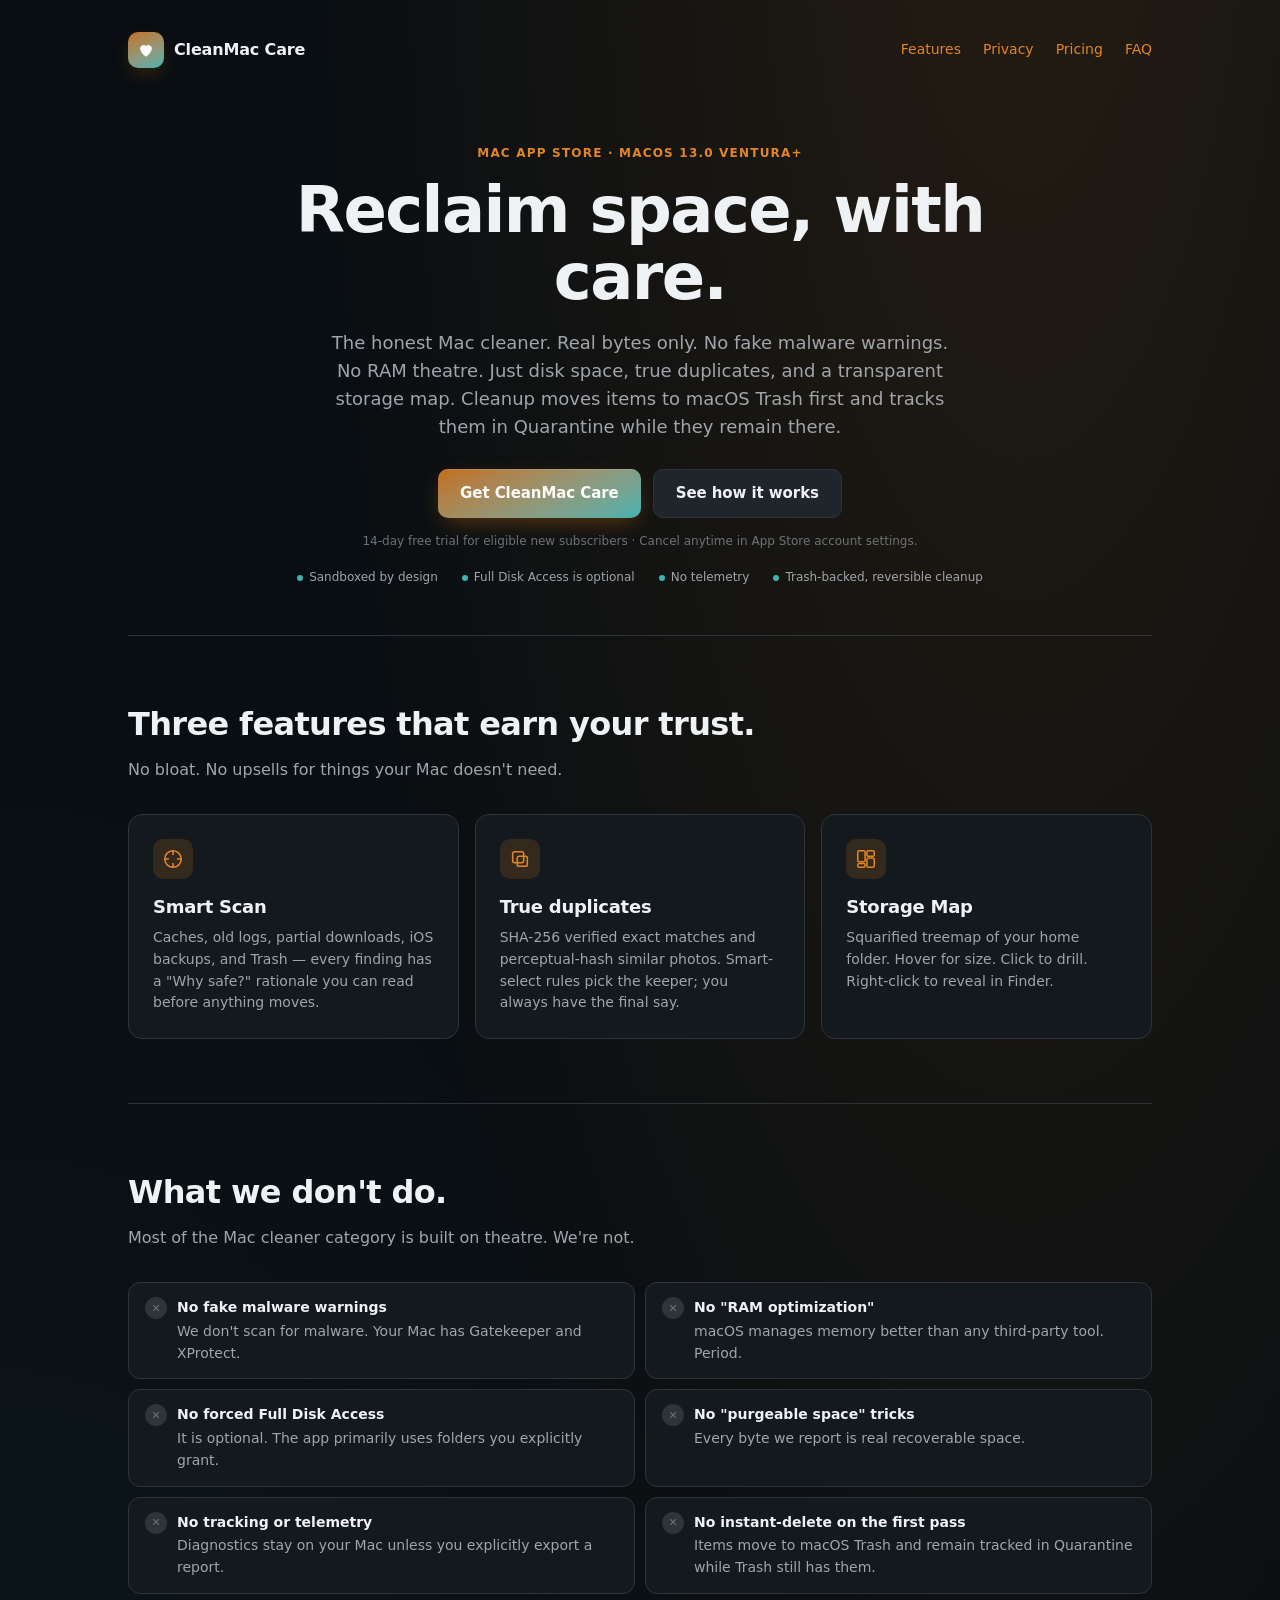
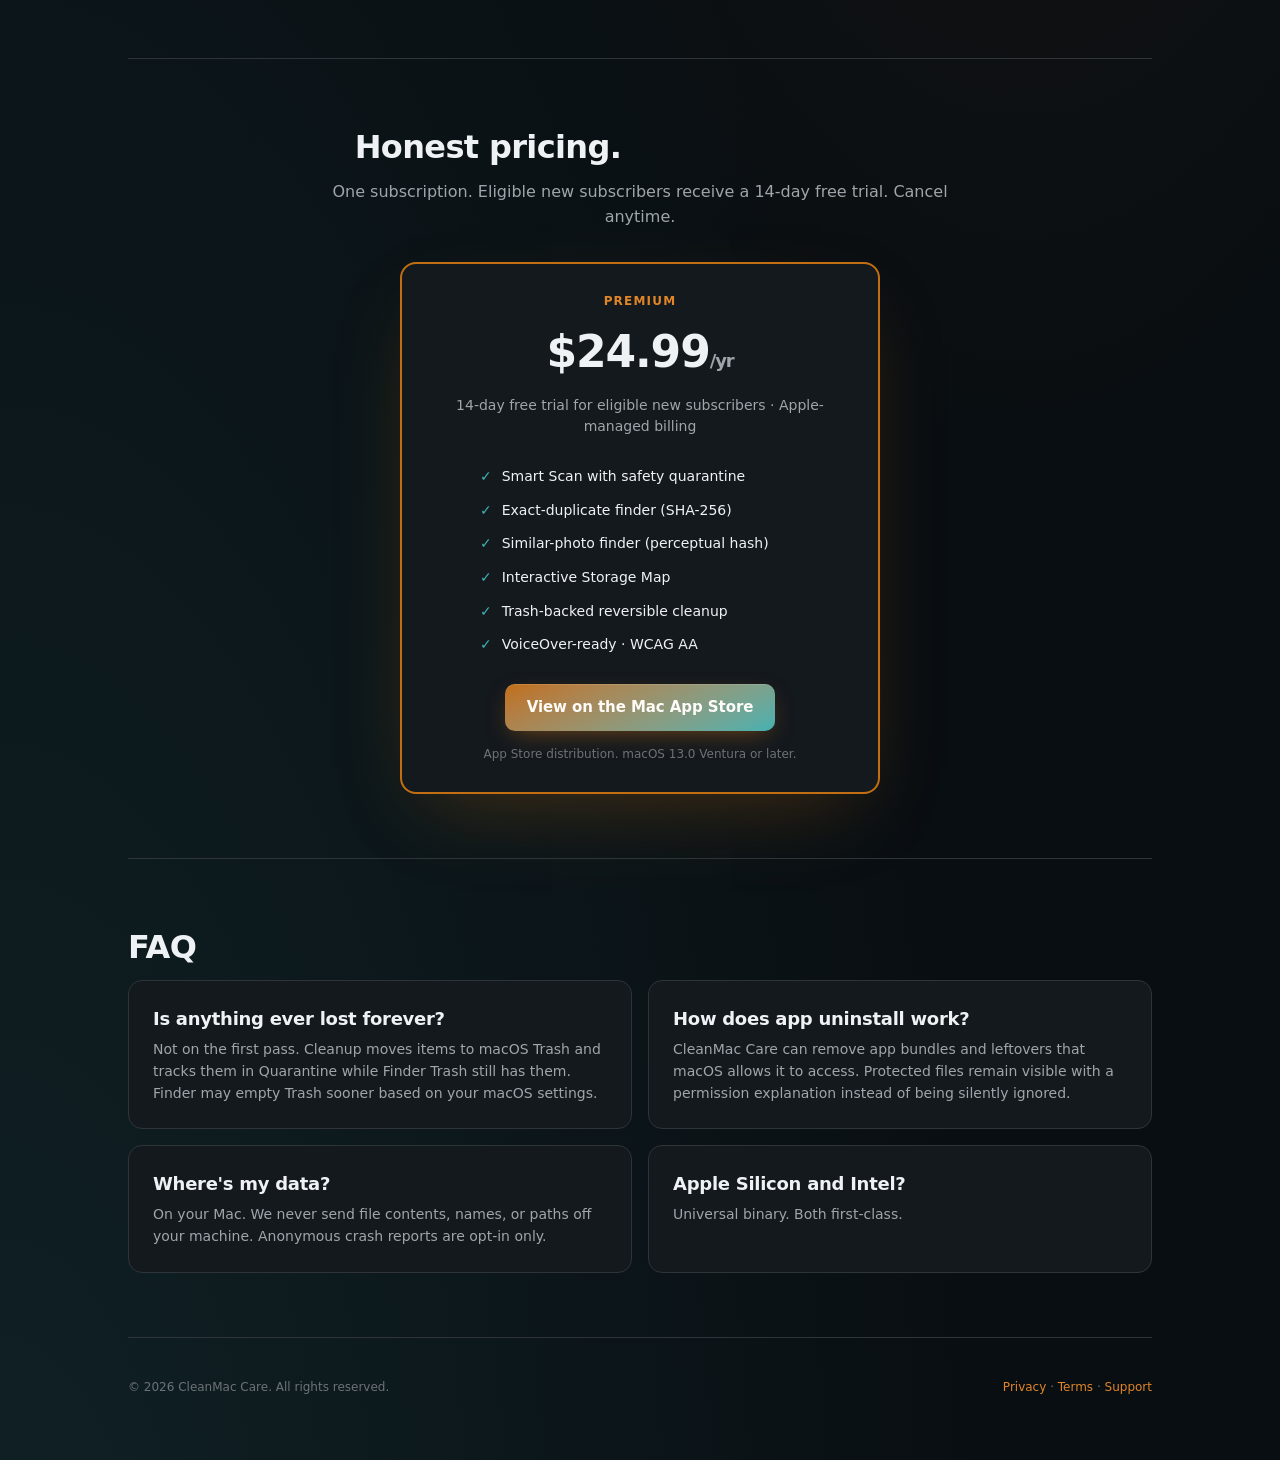
==== index.html @ 1b5f56f5 "Publish CleanMac Care support and legal site" ====
<!DOCTYPE html>
<html lang="en">
<head>
<meta charset="UTF-8" />
<meta name="viewport" content="width=device-width, initial-scale=1" />
<title>CleanMac Care — Reclaim space, with care.</title>
<meta name="description" content="A safety-first Mac cleaner. No FUD. No fake malware. Just real disk space, real duplicates, and a transparent storage map. macOS 13.0+." />
<style>
  :root {
    --accent:    oklch(0.62 0.14 60);
    --accent-hi: oklch(0.70 0.15 60);
    --teal:      oklch(0.70 0.10 195);
    --bg:        oklch(0.16 0.012 250);
    --bg-2:      oklch(0.21 0.012 250);
    --bg-3:      oklch(0.26 0.013 250);
    --text:      oklch(0.96 0.005 250);
    --muted:     oklch(0.72 0.010 250);
    --subtle:    oklch(0.55 0.010 250);
    --border:    oklch(0.32 0.014 250);
    --font: -apple-system, BlinkMacSystemFont, "SF Pro Display", "SF Pro Text", "Helvetica Neue", system-ui, sans-serif;
  }
  *,*::before,*::after { box-sizing: border-box; }
  html, body { margin: 0; padding: 0; }
  body {
    font-family: var(--font);
    color: var(--text);
    background:
      radial-gradient(ellipse at 80% -10%, oklch(0.62 0.14 60 / .15), transparent 50%),
      radial-gradient(ellipse at 0% 110%, oklch(0.70 0.10 195 / .12), transparent 55%),
      var(--bg);
    line-height: 1.55;
    -webkit-font-smoothing: antialiased;
    -moz-osx-font-smoothing: grayscale;
  }
  a { color: var(--accent-hi); text-decoration: none; }
  a:hover { text-decoration: underline; }

  .wrap { max-width: 1080px; margin: 0 auto; padding: 32px 28px; }

  /* Nav */
  nav.top {
    display: flex; align-items: center; gap: 14px;
    padding-bottom: 12px;
  }
  nav.top .brand {
    display: flex; align-items: center; gap: 10px;
    font-weight: 700; letter-spacing: -.01em;
  }
  nav.top .brand .icon {
    width: 36px; height: 36px;
    border-radius: 10px;
    background: linear-gradient(155deg, var(--accent), var(--teal));
    display: grid; place-items: center;
    box-shadow: 0 8px 22px -8px oklch(0.62 0.14 60 / .55);
  }
  nav.top .links { margin-left: auto; display: flex; gap: 22px; font-size: 14px; color: var(--muted); }

  /* Hero */
  .hero {
    padding: 64px 0 48px;
    text-align: center;
  }
  .eyebrow {
    font-size: 12px; font-weight: 700; letter-spacing: 0.10em;
    color: var(--accent-hi); text-transform: uppercase;
  }
  .hero h1 {
    font-size: clamp(40px, 6vw, 64px);
    line-height: 1.05; letter-spacing: -.025em;
    margin: 14px auto 18px;
    max-width: 780px;
    font-weight: 800;
  }
  .hero p.lede {
    font-size: 18px; color: var(--muted);
    max-width: 640px; margin: 0 auto 28px;
  }
  .cta-row { display: flex; justify-content: center; gap: 12px; flex-wrap: wrap; }
  .btn {
    display: inline-flex; align-items: center; gap: 8px;
    padding: 12px 22px;
    border-radius: 10px;
    font-size: 15px; font-weight: 600; letter-spacing: -.005em;
    border: none; cursor: pointer;
    transition: transform .08s, filter .12s;
  }
  .btn:hover { filter: brightness(1.05); }
  .btn:active { transform: translateY(.5px); }
  .btn.primary {
    background: linear-gradient(155deg, var(--accent), var(--teal));
    color: oklch(0.99 0.005 60);
    box-shadow: inset 0 .5px 0 rgba(255,255,255,.25), 0 8px 24px -8px oklch(0.62 0.14 60 / .55);
  }
  .btn.secondary {
    background: var(--bg-3); color: var(--text);
    border: 1px solid var(--border);
  }
  .meta { font-size: 12px; color: var(--subtle); margin-top: 14px; }

  /* Trust bar */
  .trust {
    display: flex; justify-content: center; flex-wrap: wrap; gap: 24px;
    padding: 18px 0 0;
    font-size: 12px; color: var(--muted);
  }
  .trust span { display: inline-flex; align-items: center; gap: 6px; }
  .trust .dot {
    width: 6px; height: 6px; border-radius: 50%;
    background: var(--teal);
  }

  /* Sections */
  section.block {
    padding: 64px 0;
    border-top: 1px solid var(--border);
  }
  .h2 {
    font-size: 32px; letter-spacing: -.02em; font-weight: 800;
    margin: 0 0 8px; max-width: 720px;
  }
  .sub {
    font-size: 16px; color: var(--muted); margin: 0 0 32px; max-width: 640px;
  }

  /* Feature grid */
  .grid-3 {
    display: grid;
    grid-template-columns: repeat(3, minmax(0, 1fr));
    gap: 16px;
  }
  @media (max-width: 720px) { .grid-3 { grid-template-columns: 1fr; } }
  .card {
    background: var(--bg-2);
    border: 1px solid var(--border);
    border-radius: 14px;
    padding: 24px;
  }
  .card .icon-pill {
    width: 40px; height: 40px;
    border-radius: 10px;
    background: oklch(0.62 0.14 60 / .18);
    display: grid; place-items: center;
    color: var(--accent-hi);
    margin-bottom: 14px;
    font-size: 20px;
  }
  .card h3 { margin: 0 0 6px; font-size: 18px; letter-spacing: -.015em; }
  .card p  { margin: 0; color: var(--muted); font-size: 14px; }

  /* What we don't do */
  .not-list {
    display: grid; gap: 10px;
    grid-template-columns: repeat(2, 1fr);
  }
  @media (max-width: 720px) { .not-list { grid-template-columns: 1fr; } }
  .not-row {
    display: flex; align-items: flex-start; gap: 10px;
    padding: 14px 16px;
    background: var(--bg-2);
    border: 1px solid var(--border);
    border-radius: 12px;
    font-size: 14px; color: var(--muted);
  }
  .not-row .x {
    flex-shrink: 0;
    width: 22px; height: 22px; border-radius: 50%;
    background: oklch(0.32 0.014 250);
    color: var(--subtle);
    display: grid; place-items: center;
    font-size: 11px; font-weight: bold;
  }
  .not-row strong { color: var(--text); display: block; margin-bottom: 2px; }

  /* Pricing */
  .price-card {
    max-width: 480px; margin: 0 auto;
    background: var(--bg-2);
    border: 2px solid var(--accent);
    border-radius: 16px;
    padding: 28px;
    text-align: center;
    box-shadow: 0 30px 80px -30px oklch(0.62 0.14 60 / .35);
  }
  .price-card .price {
    font-size: 44px; font-weight: 800; letter-spacing: -.025em;
    margin: 8px 0;
  }
  .price-card .per { color: var(--muted); font-size: 14px; }
  .price-card ul {
    text-align: left; padding: 0 0 0 0;
    margin: 22px auto 22px;
    list-style: none;
    max-width: 320px;
  }
  .price-card li {
    padding: 6px 0; color: var(--text); font-size: 14px;
    display: flex; gap: 10px; align-items: flex-start;
  }
  .price-card li::before {
    content: "✓"; color: var(--teal); font-weight: 700; flex-shrink: 0;
  }

  /* Footer */
  footer {
    padding: 40px 0 32px;
    border-top: 1px solid var(--border);
    color: var(--subtle); font-size: 12px;
  }
  footer .row {
    display: flex; justify-content: space-between; flex-wrap: wrap; gap: 14px;
  }
</style>
</head>
<body>

<div class="wrap">
  <nav class="top">
    <div class="brand">
      <div class="icon">
        <svg width="20" height="20" viewBox="0 0 24 24" fill="white" aria-hidden="true">
          <path d="M12 20s-7-4.5-7-10a4 4 0 0 1 7-2.6A4 4 0 0 1 19 10c0 5.5-7 10-7 10z"/>
        </svg>
      </div>
      CleanMac Care
    </div>
    <div class="links">
      <a href="#features">Features</a>
      <a href="#privacy">Privacy</a>
      <a href="#pricing">Pricing</a>
      <a href="#faq">FAQ</a>
    </div>
  </nav>

  <header class="hero">
    <div class="eyebrow">Mac App Store · macOS 13.0 Ventura+</div>
    <h1>Reclaim space, with care.</h1>
    <p class="lede">
      The honest Mac cleaner. Real bytes only. No fake malware warnings.
      No RAM theatre. Just disk space, true duplicates, and a transparent
      storage map. Cleanup moves items to macOS Trash first and tracks them
      in Quarantine while they remain there.
    </p>
    <div class="cta-row">
      <a class="btn primary" href="#pricing">
        Get CleanMac Care
      </a>
      <a class="btn secondary" href="#features">See how it works</a>
    </div>
    <div class="meta">14-day free trial for eligible new subscribers · Cancel anytime in App Store account settings.</div>

    <div class="trust">
      <span><span class="dot"></span>Sandboxed by design</span>
      <span><span class="dot"></span>Full Disk Access is optional</span>
      <span><span class="dot"></span>No telemetry</span>
      <span><span class="dot"></span>Trash-backed, reversible cleanup</span>
    </div>
  </header>

  <section id="features" class="block">
    <h2 class="h2">Three features that earn your trust.</h2>
    <p class="sub">No bloat. No upsells for things your Mac doesn't need.</p>
    <div class="grid-3">
      <div class="card">
        <div class="icon-pill" aria-hidden="true">
          <svg width="22" height="22" viewBox="0 0 24 24" fill="none" stroke="currentColor" stroke-width="1.7" stroke-linecap="round" stroke-linejoin="round"><circle cx="12" cy="12" r="9"/><path d="M3 12h4M17 12h4M12 3v4M12 17v4"/></svg>
        </div>
        <h3>Smart Scan</h3>
        <p>Caches, old logs, partial downloads, iOS backups, and Trash — every finding has a "Why safe?" rationale you can read before anything moves.</p>
      </div>
      <div class="card">
        <div class="icon-pill" aria-hidden="true">
          <svg width="22" height="22" viewBox="0 0 24 24" fill="none" stroke="currentColor" stroke-width="1.7" stroke-linecap="round" stroke-linejoin="round"><rect x="4" y="4" width="12" height="12" rx="2"/><rect x="9" y="9" width="11" height="11" rx="2"/></svg>
        </div>
        <h3>True duplicates</h3>
        <p>SHA-256 verified exact matches and perceptual-hash similar photos. Smart-select rules pick the keeper; you always have the final say.</p>
      </div>
      <div class="card">
        <div class="icon-pill" aria-hidden="true">
          <svg width="22" height="22" viewBox="0 0 24 24" fill="none" stroke="currentColor" stroke-width="1.7" stroke-linecap="round" stroke-linejoin="round"><rect x="3" y="3" width="8" height="12" rx="1.5"/><rect x="13" y="3" width="8" height="6" rx="1.5"/><rect x="13" y="11" width="8" height="10" rx="1.5"/><rect x="3" y="17" width="8" height="4" rx="1.5"/></svg>
        </div>
        <h3>Storage Map</h3>
        <p>Squarified treemap of your home folder. Hover for size. Click to drill. Right-click to reveal in Finder.</p>
      </div>
    </div>
  </section>

  <section id="privacy" class="block">
    <h2 class="h2">What we don't do.</h2>
    <p class="sub">Most of the Mac cleaner category is built on theatre. We're not.</p>
    <div class="not-list">
      <div class="not-row">
        <div class="x">✕</div>
        <div><strong>No fake malware warnings</strong>We don't scan for malware. Your Mac has Gatekeeper and XProtect.</div>
      </div>
      <div class="not-row">
        <div class="x">✕</div>
        <div><strong>No "RAM optimization"</strong>macOS manages memory better than any third-party tool. Period.</div>
      </div>
      <div class="not-row">
        <div class="x">✕</div>
        <div><strong>No forced Full Disk Access</strong>It is optional. The app primarily uses folders you explicitly grant.</div>
      </div>
      <div class="not-row">
        <div class="x">✕</div>
        <div><strong>No "purgeable space" tricks</strong>Every byte we report is real recoverable space.</div>
      </div>
      <div class="not-row">
        <div class="x">✕</div>
        <div><strong>No tracking or telemetry</strong>Diagnostics stay on your Mac unless you explicitly export a report.</div>
      </div>
      <div class="not-row">
        <div class="x">✕</div>
        <div><strong>No instant-delete on the first pass</strong>Items move to macOS Trash and remain tracked in Quarantine while Trash still has them.</div>
      </div>
    </div>
  </section>

  <section id="pricing" class="block">
    <h2 class="h2" style="text-align:center;">Honest pricing.</h2>
    <p class="sub" style="text-align:center; margin-left:auto; margin-right:auto;">One subscription. Eligible new subscribers receive a 14-day free trial. Cancel anytime.</p>
    <div class="price-card">
      <div class="eyebrow">Premium</div>
      <div class="price">$24.99<span style="font-size:18px;color:var(--muted);font-weight:600;">/yr</span></div>
      <div class="per">14-day free trial for eligible new subscribers · Apple-managed billing</div>
      <ul>
        <li>Smart Scan with safety quarantine</li>
        <li>Exact-duplicate finder (SHA-256)</li>
        <li>Similar-photo finder (perceptual hash)</li>
        <li>Interactive Storage Map</li>
        <li>Trash-backed reversible cleanup</li>
        <li>VoiceOver-ready · WCAG AA</li>
      </ul>
      <a class="btn primary" href="https://apps.apple.com/app/id6764470981" style="display:inline-flex;">View on the Mac App Store</a>
      <div class="meta" style="margin-top:14px;">App Store distribution. macOS 13.0 Ventura or later.</div>
    </div>
  </section>

  <section id="faq" class="block">
    <h2 class="h2">FAQ</h2>
    <div class="grid-3" style="grid-template-columns: 1fr 1fr;">
      <div class="card">
        <h3>Is anything ever lost forever?</h3>
        <p>Not on the first pass. Cleanup moves items to macOS Trash and tracks them in Quarantine while Finder Trash still has them. Finder may empty Trash sooner based on your macOS settings.</p>
      </div>
      <div class="card">
        <h3>How does app uninstall work?</h3>
        <p>CleanMac Care can remove app bundles and leftovers that macOS allows it to access. Protected files remain visible with a permission explanation instead of being silently ignored.</p>
      </div>
      <div class="card">
        <h3>Where's my data?</h3>
        <p>On your Mac. We never send file contents, names, or paths off your machine. Anonymous crash reports are opt-in only.</p>
      </div>
      <div class="card">
        <h3>Apple Silicon and Intel?</h3>
        <p>Universal binary. Both first-class.</p>
      </div>
    </div>
  </section>

  <footer>
    <div class="row">
      <div>© 2026 CleanMac Care. All rights reserved.</div>
      <div>
        <a href="privacy.html">Privacy</a> · <a href="terms.html">Terms</a> · <a href="support.html">Support</a>
      </div>
    </div>
  </footer>
</div>

</body>
</html>
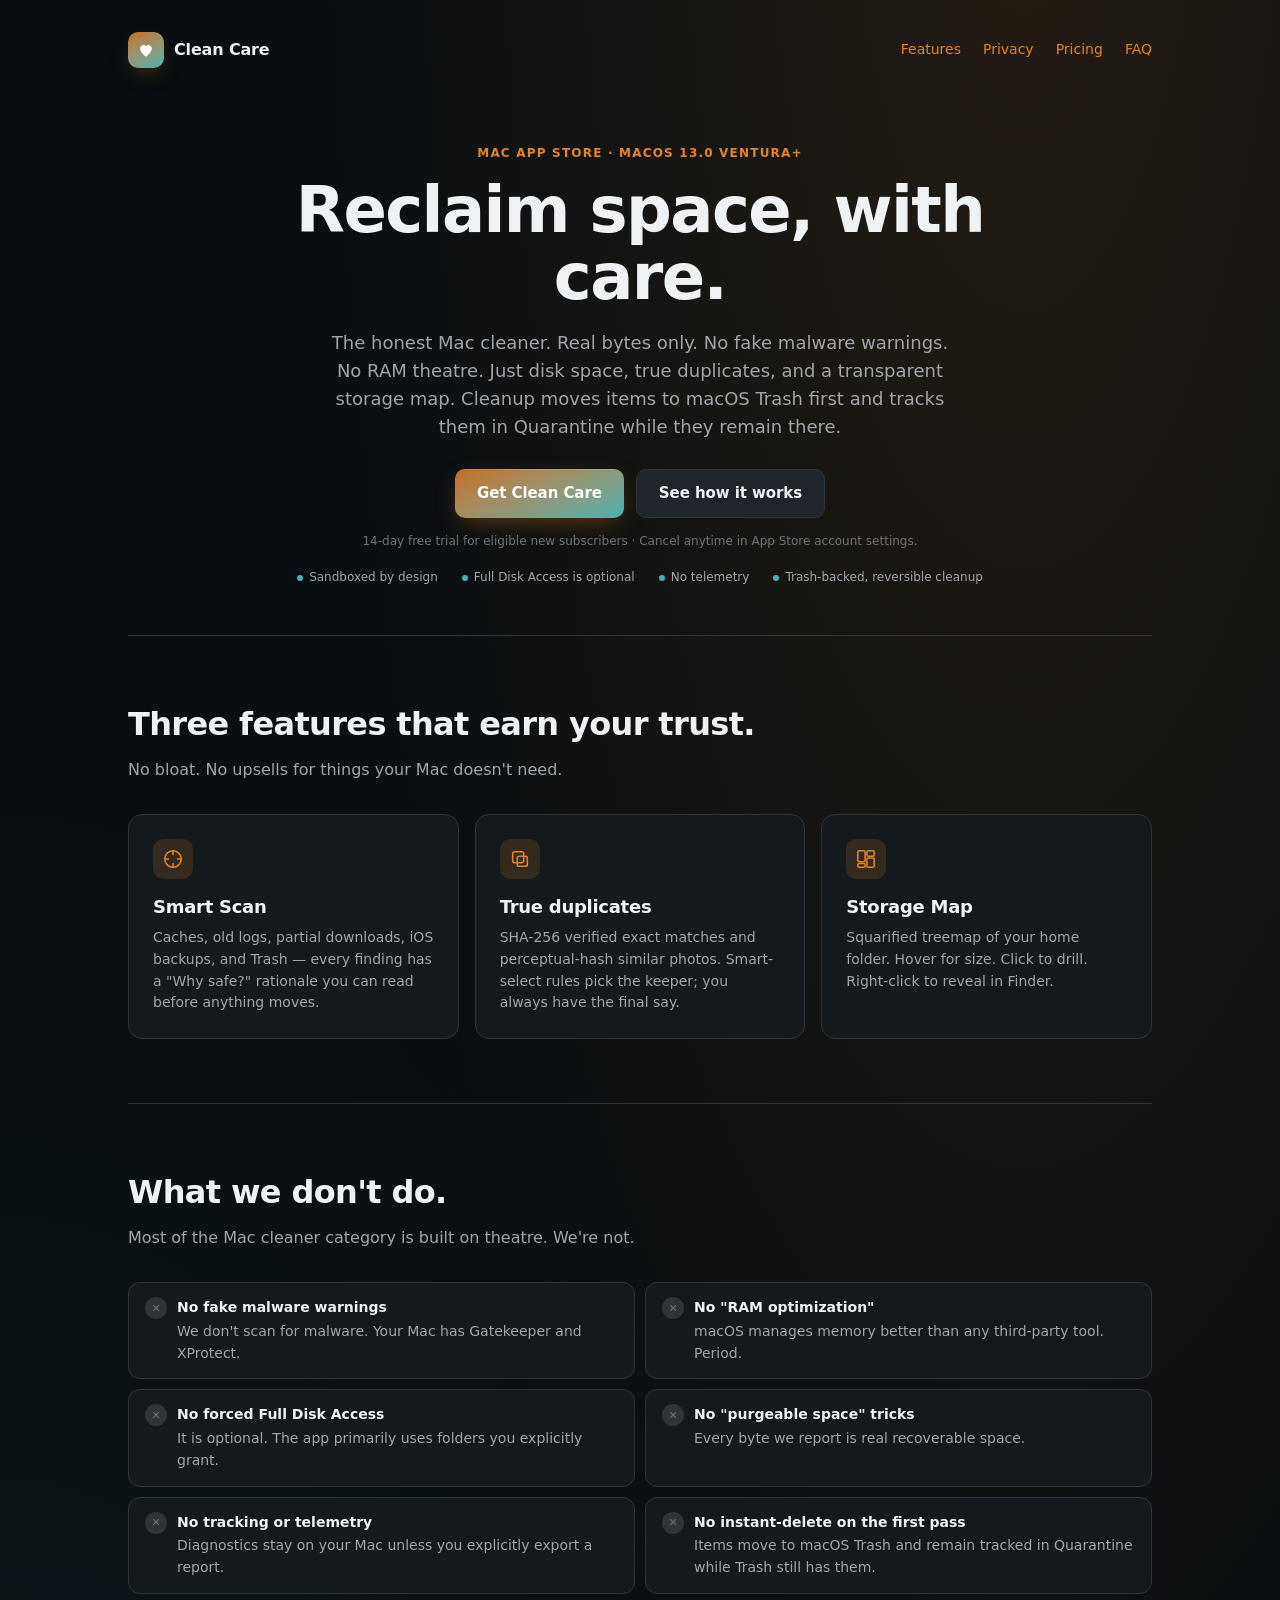
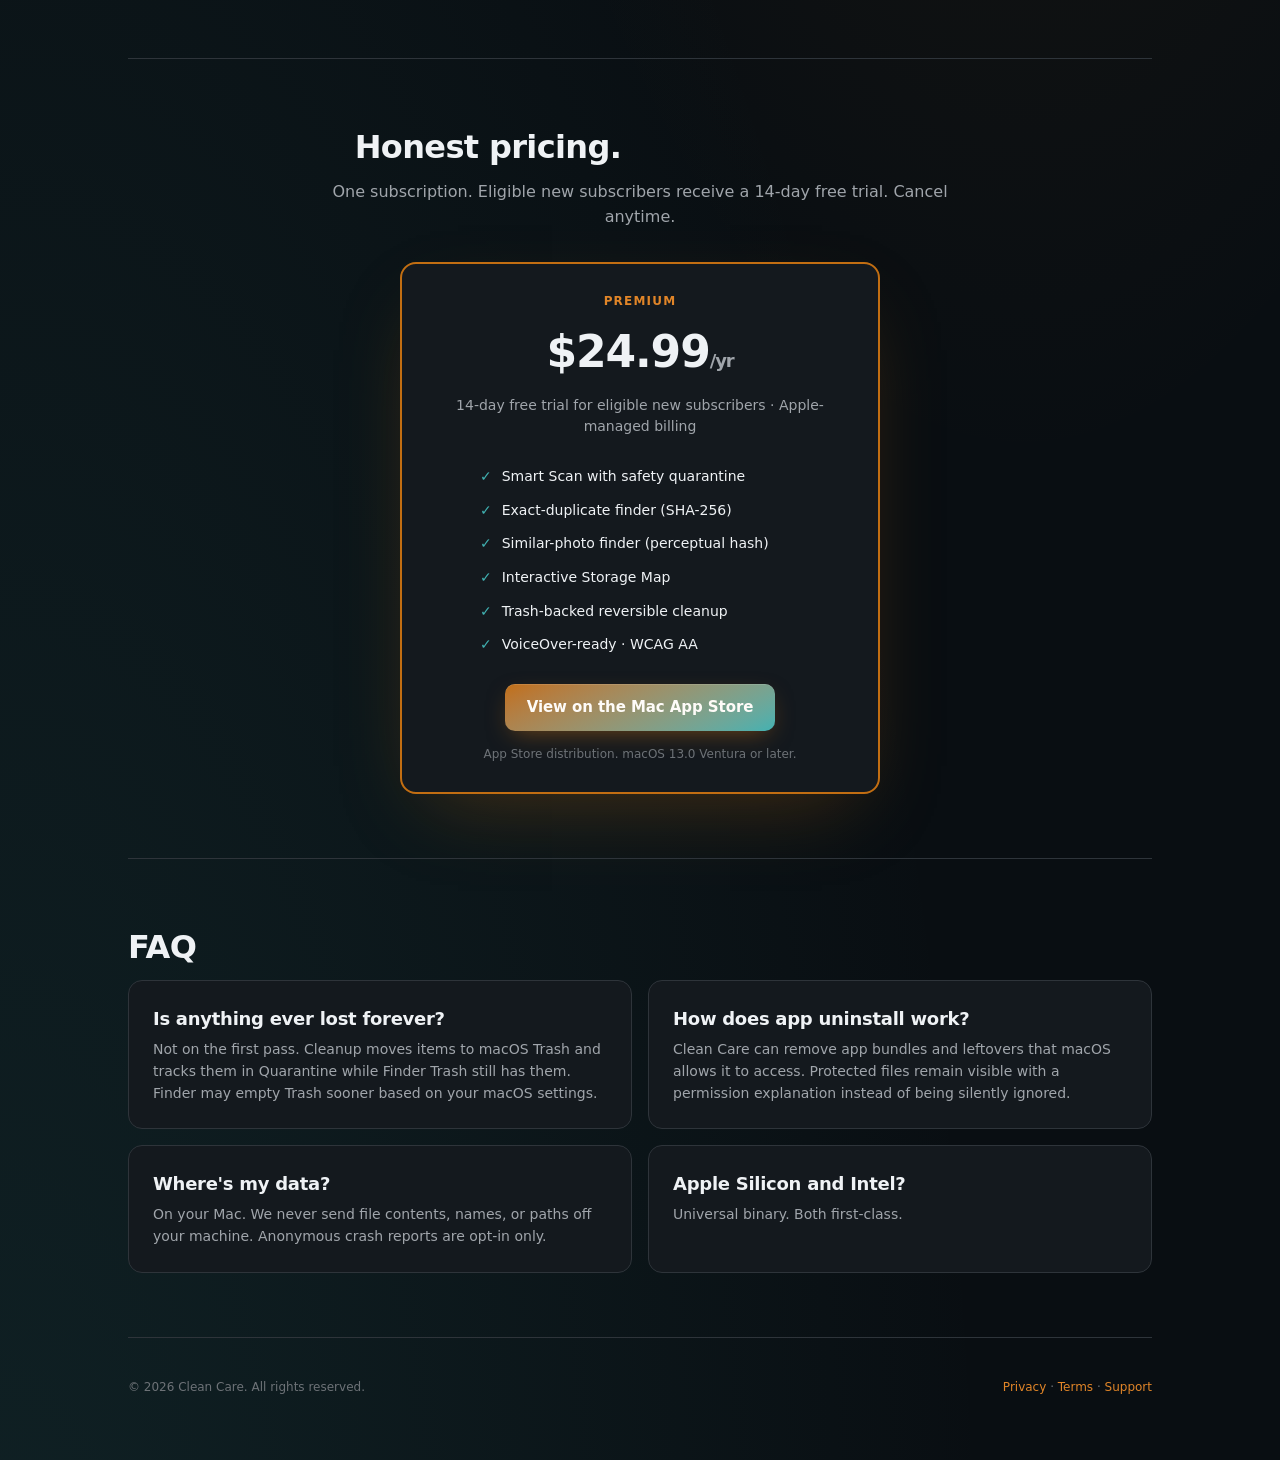
==== commit a42b1bf0: "Rename product branding to Clean Care" ====
--- a/index.html
+++ b/index.html
@@ -3,7 +3,7 @@
 <head>
 <meta charset="UTF-8" />
 <meta name="viewport" content="width=device-width, initial-scale=1" />
-<title>CleanMac Care — Reclaim space, with care.</title>
+<title>Clean Care — Reclaim space, with care.</title>
 <meta name="description" content="A safety-first Mac cleaner. No FUD. No fake malware. Just real disk space, real duplicates, and a transparent storage map. macOS 13.0+." />
 <style>
   :root {
@@ -221,7 +221,7 @@
           <path d="M12 20s-7-4.5-7-10a4 4 0 0 1 7-2.6A4 4 0 0 1 19 10c0 5.5-7 10-7 10z"/>
         </svg>
       </div>
-      CleanMac Care
+      Clean Care
     </div>
     <div class="links">
       <a href="#features">Features</a>
@@ -242,7 +242,7 @@
     </p>
     <div class="cta-row">
       <a class="btn primary" href="#pricing">
-        Get CleanMac Care
+        Get Clean Care
       </a>
       <a class="btn secondary" href="#features">See how it works</a>
     </div>
@@ -344,7 +344,7 @@
       </div>
       <div class="card">
         <h3>How does app uninstall work?</h3>
-        <p>CleanMac Care can remove app bundles and leftovers that macOS allows it to access. Protected files remain visible with a permission explanation instead of being silently ignored.</p>
+        <p>Clean Care can remove app bundles and leftovers that macOS allows it to access. Protected files remain visible with a permission explanation instead of being silently ignored.</p>
       </div>
       <div class="card">
         <h3>Where's my data?</h3>
@@ -359,7 +359,7 @@
 
   <footer>
     <div class="row">
-      <div>© 2026 CleanMac Care. All rights reserved.</div>
+      <div>© 2026 Clean Care. All rights reserved.</div>
       <div>
         <a href="privacy.html">Privacy</a> · <a href="terms.html">Terms</a> · <a href="support.html">Support</a>
       </div>
